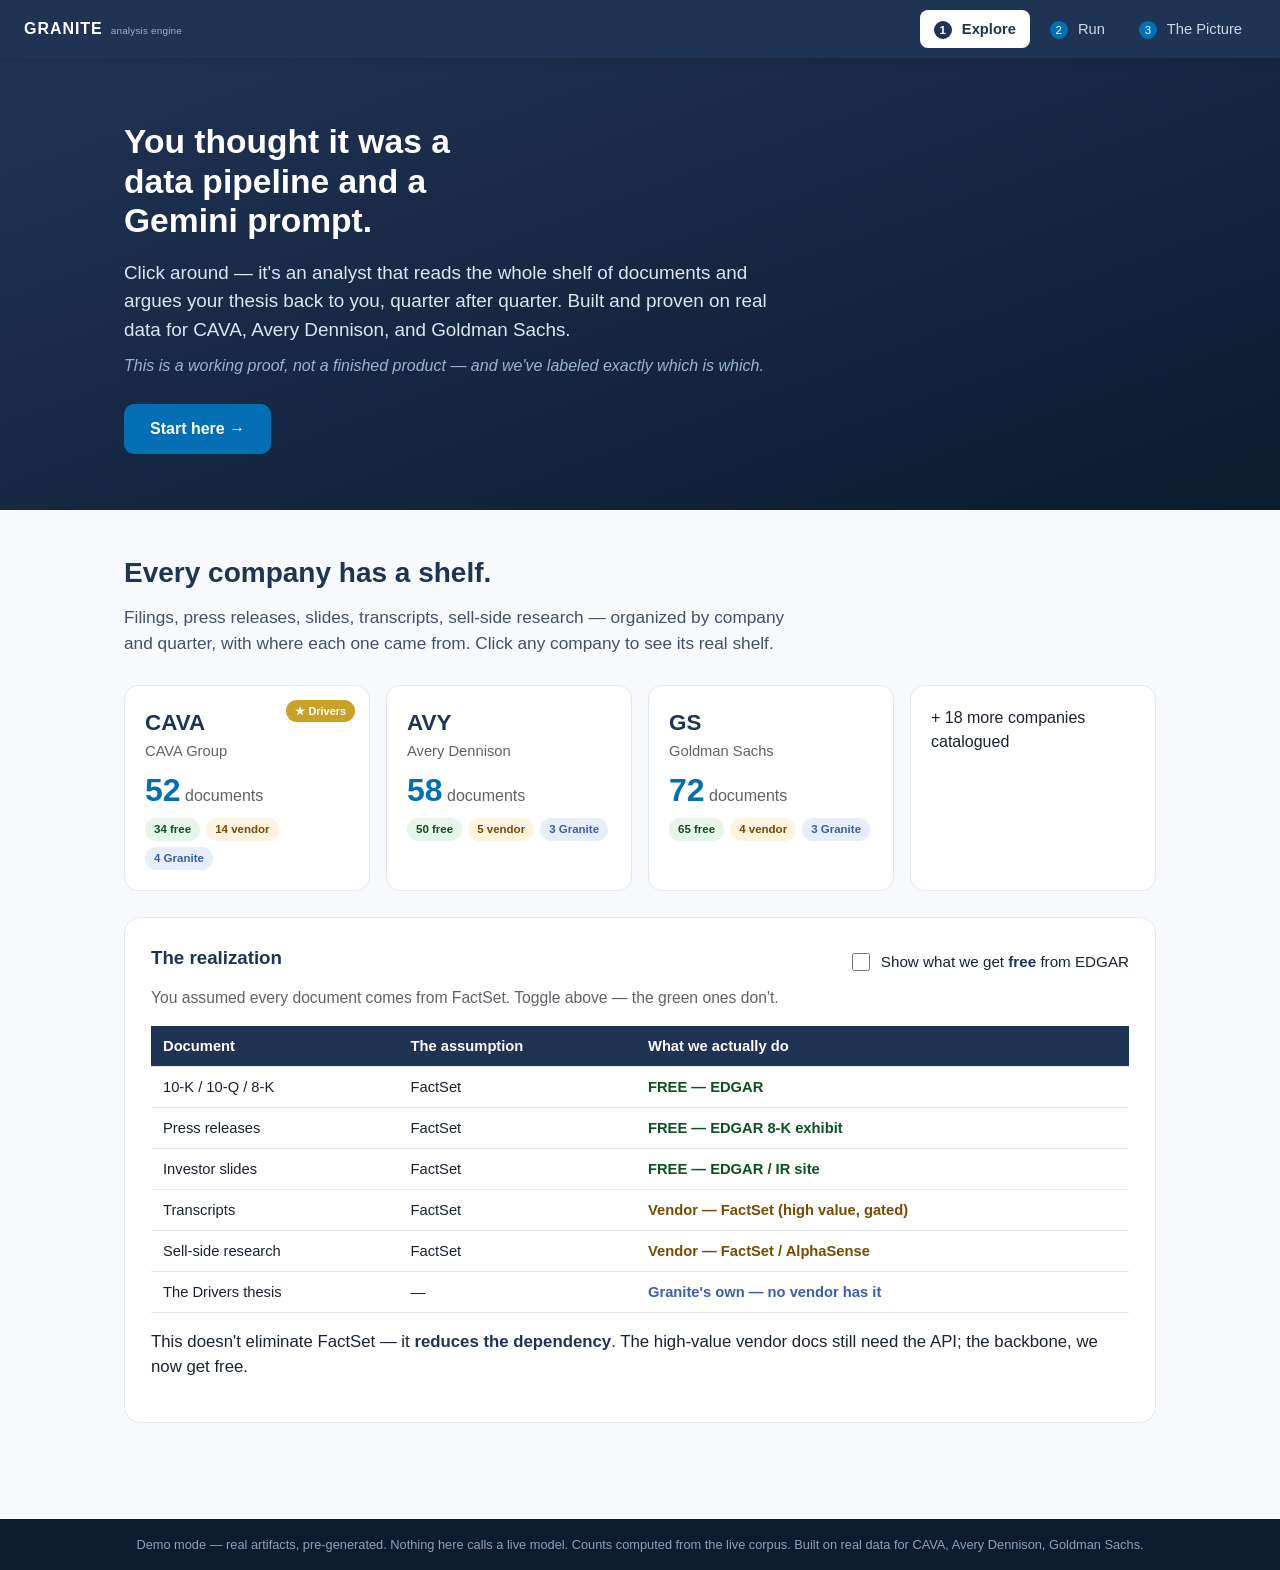
==== index.html @ 31b91744 "Granite analysis system demo (static site)" ====
<!DOCTYPE html>
<html lang="en">
<head>
<meta charset="utf-8">
<meta name="viewport" content="width=device-width, initial-scale=1">
<title>Granite — what we've built</title>
<link rel="stylesheet" href="styles.css">
</head>
<body>

<header class="topnav">
  <div class="brand">GRANITE<span class="brand-sub">analysis engine</span></div>
  <nav class="tabs">
    <button class="tab active" data-screen="explore"><span class="num">1</span> Explore</button>
    <button class="tab" data-screen="run"><span class="num">2</span> Run</button>
    <button class="tab" data-screen="picture"><span class="num">3</span> The Picture</button>
  </nav>
</header>

<!-- HERO -->
<section id="hero">
  <div class="wrap">
    <h1>You thought it was a data pipeline and a Gemini prompt.</h1>
    <p class="lede">Click around — it's an analyst that reads the whole shelf of documents and argues your thesis back to you, quarter after quarter. Built and proven on real data for CAVA, Avery Dennison, and Goldman Sachs.</p>
    <p class="sub">This is a working proof, not a finished product — and we've labeled exactly which is which.</p>
    <button class="cta" id="startTour">Start here →</button>
  </div>
</section>

<!-- SCREEN 1: EXPLORE -->
<main id="explore" class="screen active">
  <div class="wrap">
    <h2>Every company has a shelf.</h2>
    <p class="screen-sub">Filings, press releases, slides, transcripts, sell-side research — organized by company and quarter, with where each one came from. Click any company to see its real shelf.</p>

    <div class="company-cards" id="companyCards"><!-- built by app.js --></div>

    <div class="reframe">
      <div class="reframe-head">
        <h3>The realization</h3>
        <label class="toggle">
          <input type="checkbox" id="freeToggle">
          <span>Show what we get <b>free</b> from EDGAR</span>
        </label>
      </div>
      <p id="reframeLine" class="reframe-line">You assumed every document comes from FactSet. Toggle above — the green ones don't.</p>
      <table class="vs">
        <thead><tr><th>Document</th><th>The assumption</th><th>What we actually do</th></tr></thead>
        <tbody>
          <tr><td>10-K / 10-Q / 8-K</td><td>FactSet</td><td class="free">FREE — EDGAR</td></tr>
          <tr><td>Press releases</td><td>FactSet</td><td class="free">FREE — EDGAR 8-K exhibit</td></tr>
          <tr><td>Investor slides</td><td>FactSet</td><td class="free">FREE — EDGAR / IR site</td></tr>
          <tr><td>Transcripts</td><td>FactSet</td><td class="vendor">Vendor — FactSet (high value, gated)</td></tr>
          <tr><td>Sell-side research</td><td>FactSet</td><td class="vendor">Vendor — FactSet / AlphaSense</td></tr>
          <tr><td>The Drivers thesis</td><td>—</td><td class="prop">Granite's own — no vendor has it</td></tr>
        </tbody>
      </table>
      <p class="punch">This doesn't eliminate FactSet — it <b>reduces the dependency</b>. The high-value vendor docs still need the API; the backbone, we now get free.</p>
    </div>

    <div class="shelf-panel" id="shelfPanel" hidden>
      <div class="shelf-head"><h3 id="shelfTitle"></h3><button class="close" id="shelfClose">✕</button></div>
      <div class="legend">
        <span class="pill free">FREE — EDGAR / public</span>
        <span class="pill vendor">Vendor / internal</span>
        <span class="pill prop">Granite proprietary</span>
      </div>
      <div class="shelf-grid" id="shelfGrid"></div>
    </div>
  </div>
</main>

<!-- SCREEN 2: RUN -->
<main id="run" class="screen">
  <div class="wrap">
    <h2>Watch it think.</h2>
    <p class="screen-sub">CAVA, Q1 2026. The system assembles the book, runs your framework, and — the part that's ours — scores your saved debates against the quarter.</p>
    <div class="run-controls">
      <div class="run-pick">Company: <b>CAVA</b> &nbsp;·&nbsp; Quarter: <b>Q1-2026</b></div>
      <button class="cta" id="runBtn">Run the analysis ▷</button>
      <span class="replay-tag" id="replayTag" hidden>Replaying a real run</span>
    </div>

    <div class="stage" id="stageBook">
      <h4>1 · Assemble the book</h4>
      <p class="stage-note">Free docs arrive automatically; vendor docs (transcript, sell-side) are dropped in by hand today — the FactSet API automates that, ~1 week out.</p>
      <div class="funnel" id="funnel"></div>
    </div>

    <div class="stage" id="stagePrompt" hidden>
      <h4>2 · The framework — 8 tasks</h4>
      <div class="tasks" id="taskList"></div>
    </div>

    <div class="stage" id="stageOutput" hidden>
      <h4>3 · The earnings review <span class="replay-tag">Replaying a real run</span></h4>
      <div id="outputTables"></div>
    </div>

    <div class="stage task8" id="stageTask8" hidden>
      <h4>★ Task 8 — the Drivers loop <span class="gold-tag">our edge · no vendor can do this</span></h4>
      <p class="t8-transition">Now the part that's ours — your debates, scored against this quarter.</p>
      <div id="task8Tables"></div>
      <div class="carry">
        <div class="carry-label">This line becomes part of the company's memory. Next quarter, the analysis starts from here.</div>
        <div class="carry-line" id="carryLine"></div>
        <div class="honest-tag">Designed; single-quarter loop proven. Multi-quarter carry-forward not yet automated.</div>
      </div>
    </div>
  </div>
</main>

<!-- SCREEN 3: THE PICTURE -->
<main id="picture" class="screen">
  <div class="wrap">
    <h2>The whole picture.</h2>
    <p class="screen-sub">How it flows today, what's free vs. vendor, and where it graduates for production.</p>
    <div id="diagram"><!-- inline SVG injected by app.js --></div>

    <div class="quad">
      <div class="q done"><h3>✅ Done — proven on real data</h3><ul id="qDone"></ul></div>
      <div class="q build"><h3>🔨 Known build — we know how</h3><ul id="qBuild"></ul></div>
      <div class="q open"><h3>❓ Open questions — need thought</h3><ul id="qOpen"></ul></div>
      <div class="q yours"><h3>🫱 On your side</h3><ul id="qYours"></ul></div>
    </div>

    <h3 class="path-h">The path to production <span class="dir">(sizing is directional)</span></h3>
    <table class="path" id="pathTable"></table>

    <div class="bottomline">
      <b>The brain works</b> — your framework plus the Drivers loop, on real data.
      <b>The body</b> — the database, the automation, the delivery, the multi-user wrapper — is the next build:
      mostly known work, one outside dependency (FactSet), and a few open questions we've flagged honestly rather than papered over.
    </div>
  </div>
</main>

<footer class="honesty">
  Demo mode — real artifacts, pre-generated. Nothing here calls a live model.
  Counts computed from the live corpus. Built on real data for CAVA, Avery Dennison, Goldman Sachs.
</footer>

<script src="app.js"></script>
</body>
</html>
---- styles.css ----
:root{
  --navy:#1F3355; --accent:#026FB5; --ink:#1a2330; --grey:#5F6368;
  --line:#e3e8ef; --bg:#f7f9fc; --card:#fff;
  --free-bg:#E6F4EA; --free:#1E8E3E; --free-d:#0B5223;
  --amber-bg:#FEF3E0; --amber:#E08600; --amber-d:#7A4A00;
  --grey-bg:#F1F3F4; --grey-mid:#9AA0A6;
  --gold:#C8A227; --prop-bg:#E8EEF9; --prop:#3a5fb0;
}
*{box-sizing:border-box}
body{margin:0;font-family:-apple-system,BlinkMacSystemFont,"Segoe UI",Calibri,sans-serif;
  color:var(--ink);background:var(--bg);line-height:1.5}
.wrap{max-width:1080px;margin:0 auto;padding:0 24px}
h1,h2,h3,h4{color:var(--navy);margin:0 0 .4em}
b{color:var(--navy)}

/* nav */
.topnav{position:sticky;top:0;z-index:50;background:var(--navy);color:#fff;
  display:flex;align-items:center;justify-content:space-between;padding:10px 24px;
  box-shadow:0 2px 10px rgba(0,0,0,.12)}
.brand{font-weight:800;letter-spacing:.06em}
.brand-sub{font-weight:400;opacity:.6;font-size:.62em;margin-left:8px;letter-spacing:.02em}
.tabs{display:flex;gap:6px}
.tab{background:transparent;border:0;color:#cdd8e6;font:inherit;font-size:.92rem;
  padding:8px 14px;border-radius:8px;cursor:pointer;transition:.15s}
.tab:hover{background:rgba(255,255,255,.08);color:#fff}
.tab.active{background:#fff;color:var(--navy);font-weight:700}
.tab .num{display:inline-block;width:18px;height:18px;line-height:18px;text-align:center;
  border-radius:50%;background:var(--accent);color:#fff;font-size:.72rem;margin-right:6px}
.tab.active .num{background:var(--navy);color:#fff}

/* hero */
#hero{background:linear-gradient(160deg,#1F3355,#0d1b30);color:#fff;padding:64px 0 56px}
#hero h1{color:#fff;font-size:2.1rem;max-width:18ch;line-height:1.18}
#hero .lede{font-size:1.18rem;max-width:62ch;color:#dce6f2;margin:18px 0 10px}
#hero .sub{color:#9ab4cc;font-style:italic;margin:0 0 26px}
.cta{background:var(--accent);color:#fff;border:0;font:inherit;font-weight:700;font-size:1rem;
  padding:13px 26px;border-radius:10px;cursor:pointer;transition:.15s}
.cta:hover{background:#0386d8;transform:translateY(-1px)}

/* screens */
.screen{display:none;padding:42px 0 70px}
.screen.active{display:block}
.screen-sub{font-size:1.08rem;color:#44506a;max-width:70ch;margin:.2em 0 28px}
h2{font-size:1.75rem}

/* company cards */
.company-cards{display:grid;grid-template-columns:repeat(auto-fit,minmax(230px,1fr));gap:16px;margin-bottom:14px}
.cc{background:var(--card);border:1px solid var(--line);border-radius:14px;padding:20px;
  cursor:pointer;transition:.15s;position:relative}
.cc:hover{border-color:var(--accent);box-shadow:0 6px 20px rgba(2,111,181,.12);transform:translateY(-2px)}
.cc .tk{font-size:1.4rem;font-weight:800;color:var(--navy)}
.cc .nm{color:var(--grey);font-size:.92rem;margin-bottom:12px}
.cc .cnt{font-size:2rem;font-weight:800;color:var(--accent);line-height:1}
.cc .cnt small{font-size:.5em;color:var(--grey);font-weight:500}
.cc .split{display:flex;gap:6px;margin-top:12px;flex-wrap:wrap}
.cc .star{position:absolute;top:14px;right:14px;background:var(--gold);color:#fff;
  font-size:.68rem;font-weight:700;padding:3px 9px;border-radius:20px}
.cc .more{display:flex;align-items:center;justify-content:center;color:var(--grey-mid);
  font-style:italic;border-style:dashed;cursor:default}
.cc.more:hover{transform:none;border-color:var(--line);box-shadow:none}

/* pills */
.pill{display:inline-block;font-size:.72rem;font-weight:600;padding:3px 9px;border-radius:20px}
.pill.free,.split .free{background:var(--free-bg);color:var(--free-d)}
.pill.vendor,.split .vendor{background:var(--amber-bg);color:var(--amber-d)}
.pill.prop,.split .prop{background:var(--prop-bg);color:var(--prop)}

/* reframe */
.reframe{background:var(--card);border:1px solid var(--line);border-radius:16px;padding:26px;margin:26px 0}
.reframe-head{display:flex;align-items:center;justify-content:space-between;flex-wrap:wrap;gap:10px}
.toggle{display:flex;align-items:center;gap:8px;cursor:pointer;font-size:.95rem}
.toggle input{width:18px;height:18px;accent-color:var(--free)}
.reframe-line{color:var(--grey);font-size:.98rem;margin:.4em 0 16px}
table.vs{width:100%;border-collapse:collapse;font-size:.92rem}
table.vs th,table.vs td{text-align:left;padding:9px 12px;border-bottom:1px solid var(--line)}
table.vs th{background:var(--navy);color:#fff;font-weight:600}
table.vs td.free{color:var(--free-d);font-weight:600}
table.vs td.vendor{color:var(--amber-d);font-weight:600}
table.vs td.prop{color:var(--prop);font-weight:600}
body.show-free table.vs td.free{background:var(--free-bg)}
.punch{margin-top:16px;font-size:1.05rem}

/* shelf */
.shelf-panel{background:var(--card);border:1px solid var(--line);border-radius:16px;padding:24px;margin-top:8px}
.shelf-head{display:flex;justify-content:space-between;align-items:center}
.close{background:none;border:0;font-size:1.3rem;cursor:pointer;color:var(--grey)}
.legend{display:flex;gap:8px;margin:10px 0 18px;flex-wrap:wrap}
#shelfTitle .cov{display:block;font-size:.82rem;font-weight:500;color:var(--grey);margin-top:4px}
.shelf-grid{display:grid;grid-template-columns:1fr 1fr;gap:14px}
.fstage{border:1px solid var(--line);border-left-width:4px;border-radius:12px;padding:14px 16px;background:#fff}
.fstage.free{border-left-color:var(--free)}
.fstage.vendor{border-left-color:var(--amber)}
.fstage.proprietary{border-left-color:var(--gold);background:#fdfdf8}
.fstage-head{display:flex;justify-content:space-between;align-items:center}
.fstage-head h4{margin:0;font-size:1rem}
.badge{font-size:.74rem;font-weight:700;padding:3px 10px;border-radius:20px}
.badge.ok{background:var(--free-bg);color:var(--free-d)}
.badge.gap{background:var(--amber-bg);color:var(--amber-d)}
.fwhy{color:var(--grey);font-size:.82rem;margin:4px 0 10px}
.chips{display:flex;flex-direction:column;gap:6px}
.chk{display:flex;align-items:center;gap:8px;font-size:.86rem;padding:7px 10px;border-radius:8px;background:#f8fafc}
.chk .tick{font-weight:800;width:16px;text-align:center}
.chk.have .tick{color:var(--free)}
.chk.have.vendor .tick{color:var(--amber)}
.chk.have.prop .tick{color:var(--gold)}
.chk.have{color:var(--navy)}
.chk.have .cnt{margin-left:auto;font-size:.72rem;color:var(--grey);background:#fff;border:1px solid var(--line);border-radius:10px;padding:1px 7px}
.chk.miss{background:repeating-linear-gradient(45deg,#fafbfc,#fafbfc 8px,#f3f5f8 8px,#f3f5f8 16px);color:var(--grey-mid)}
.chk.miss .tick{color:var(--grey-mid)}
.chk.miss .reason{margin-left:auto;font-size:.72rem;font-style:italic;color:var(--amber-d);background:var(--amber-bg);padding:2px 8px;border-radius:10px}
@media(max-width:720px){.shelf-grid{grid-template-columns:1fr}}

/* run */
.run-controls{display:flex;align-items:center;gap:16px;flex-wrap:wrap;margin-bottom:24px}
.run-pick{background:#fff;border:1px solid var(--line);border-radius:10px;padding:10px 16px;font-size:.95rem}
.replay-tag,.gold-tag,.honest-tag{font-size:.72rem;font-weight:600;padding:3px 10px;border-radius:20px}
.replay-tag{background:var(--grey-bg);color:var(--grey);font-style:italic}
.gold-tag{background:#fdf6e0;color:var(--gold)}
.honest-tag{background:var(--grey-bg);color:var(--grey);font-style:italic;display:inline-block;margin-top:8px}
.stage{background:var(--card);border:1px solid var(--line);border-radius:14px;padding:22px;margin-bottom:18px}
.stage.task8{border:2px solid var(--gold);background:#fffdf6}
.stage-note{color:var(--amber-d);font-size:.85rem;background:var(--amber-bg);padding:8px 12px;border-radius:8px;margin:.2em 0 14px}
.t8-transition{font-size:1.1rem;color:var(--navy);font-weight:600}
.funnel{display:flex;gap:10px;flex-wrap:wrap}
.fdoc{background:#fff;border:1px solid var(--line);border-radius:10px;padding:10px 14px;font-size:.88rem;
  opacity:0;transform:translateY(10px);transition:.4s}
.fdoc.in{opacity:1;transform:none}
.fdoc .k{font-weight:700;color:var(--accent);font-size:.74rem}
.tasks{display:grid;grid-template-columns:repeat(auto-fit,minmax(150px,1fr));gap:10px}
.tk-item{border:1px solid var(--line);border-radius:10px;padding:11px 14px;font-size:.86rem;color:var(--grey);background:#fafbfd}
.tk-item.t8{border:2px solid var(--gold);background:#fffdf6;color:var(--navy);font-weight:600;grid-column:1/-1}

/* tables (output + task8) */
.mdtable{width:100%;border-collapse:collapse;font-size:.84rem;margin:12px 0;background:#fff}
.mdtable th,.mdtable td{text-align:left;padding:7px 10px;border:1px solid var(--line);vertical-align:top}
.mdtable th{background:var(--navy);color:#fff;font-weight:600}
.mdtable tr:nth-child(even) td{background:#f6f9fc}
.tbl-title{font-weight:700;color:var(--navy);margin-top:18px}
.carry{margin-top:18px;background:#fff;border:1px dashed var(--gold);border-radius:12px;padding:16px}
.carry-label{font-weight:600;color:var(--navy);font-size:.92rem}
.carry-line{font-style:italic;color:#33405a;margin-top:8px;padding-left:12px;border-left:3px solid var(--gold)}

/* picture / diagram */
#diagram{background:#fff;border:1px solid var(--line);border-radius:16px;padding:18px;margin-bottom:8px;overflow-x:auto}
#diagram svg{width:100%;height:auto;min-width:760px}
.diag-legend{display:flex;gap:14px;flex-wrap:wrap;margin:6px 0 26px;font-size:.84rem;color:var(--grey)}
.diag-legend i{width:13px;height:13px;border-radius:3px;display:inline-block;margin-right:5px;vertical-align:-1px}
.quad{display:grid;grid-template-columns:1fr 1fr;gap:16px;margin:10px 0 30px}
.q{border:1px solid var(--line);border-radius:14px;padding:18px 20px;background:#fff}
.q h3{font-size:1.05rem}
.q ul{margin:.4em 0 0;padding-left:18px}
.q li{margin:.3em 0;font-size:.92rem}
.q.done{border-top:4px solid var(--free)}
.q.build{border-top:4px solid var(--accent)}
.q.open{border-top:4px solid var(--amber)}
.q.yours{border-top:4px solid var(--gold);background:#fffdf6}
.path-h{margin-top:18px}.path-h .dir{font-weight:400;color:var(--grey);font-size:.8rem}
table.path{width:100%;border-collapse:collapse;font-size:.9rem;margin:10px 0 26px;background:#fff}
table.path th,table.path td{text-align:left;padding:9px 12px;border-bottom:1px solid var(--line)}
table.path th{background:var(--navy);color:#fff}
table.path td:first-child{font-weight:700;color:var(--navy);white-space:nowrap}
.bottomline{background:linear-gradient(160deg,#1F3355,#0d1b30);color:#eaf1f9;border-radius:16px;
  padding:26px 30px;font-size:1.12rem;line-height:1.6}
.bottomline b{color:#fff}

/* footer */
.honesty{background:#0d1b30;color:#8aa0bd;font-size:.8rem;text-align:center;padding:16px 24px}

@media(max-width:720px){.quad{grid-template-columns:1fr}#hero h1{font-size:1.6rem}}
@media(prefers-reduced-motion:reduce){.fdoc{opacity:1;transform:none;transition:none}}
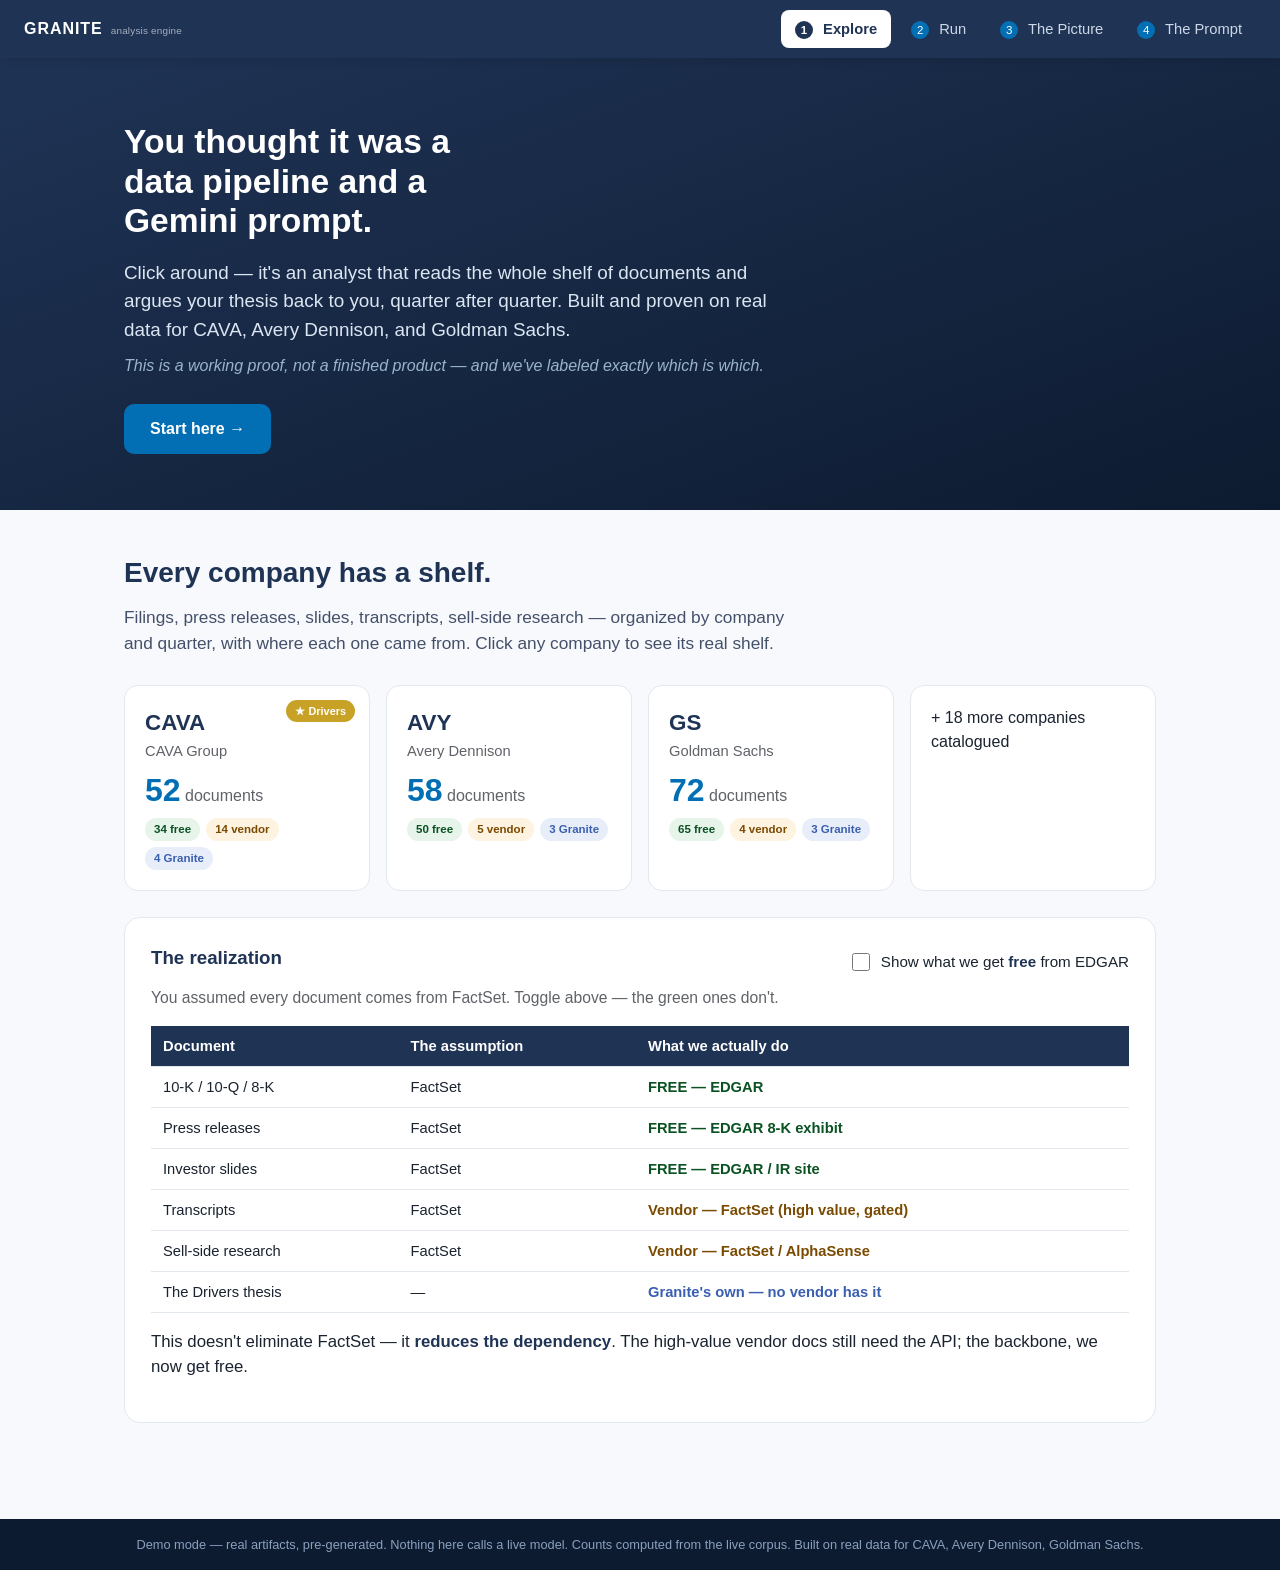
==== commit c5006fae: "Add 'The Prompt' tab: prompt framing + v1→v2 + real example 4th screen presenting the prompt-enginee" ====
--- a/index.html
+++ b/index.html
@@ -14,6 +14,7 @@
     <button class="tab active" data-screen="explore"><span class="num">1</span> Explore</button>
     <button class="tab" data-screen="run"><span class="num">2</span> Run</button>
     <button class="tab" data-screen="picture"><span class="num">3</span> The Picture</button>
+    <button class="tab" data-screen="prompt"><span class="num">4</span> The Prompt</button>
   </nav>
 </header>
 
@@ -135,6 +136,90 @@
   </div>
 </main>
 
+<!-- SCREEN 4: THE PROMPT -->
+<main id="prompt" class="screen">
+  <div class="wrap">
+    <h2>The prompt is the product's brain.</h2>
+    <p class="screen-sub">The earnings review is only as good as the instructions we hand the model. Here's how we frame that instruction file, what changed from v1 to v2, and the quality it produces on real data.</p>
+
+    <!-- THE FRAMEWORK -->
+    <section class="pblock">
+      <h3>How we frame an instruction file — the 5 layers</h3>
+      <p class="pnote">Every doc that drives the model is built top-to-bottom in these layers. The point: a rule lives in <b>exactly one place</b>, every output has a checkable shape, and quality improves by editing the doc — not re-prompting from scratch.</p>
+      <ol class="layers">
+        <li><span class="ln">1</span><div><b>Purpose &amp; audience</b><br><span class="lt">One line: who reads it, what they produce, at what level. <i>"Hedge-fund-grade teardown; assume an expert; skip basics."</i> This calibrates everything below.</span></div></li>
+        <li><span class="ln">2</span><div><b>Operating protocol</b><br><span class="lt">How to <i>execute</i>, not what. <i>"One task at a time; reset context between tasks; validate before moving on."</i></span></div></li>
+        <li><span class="ln">3</span><div><b>Global conventions — the single source of truth</b><br><span class="lt">Every rule more than one task needs (sources, number formatting, table rules, reusable procedures) stated <b>once</b> and <b>numbered</b>, so tasks reference it (<code>per §1.3</code>) and never restate. <b>The highest-leverage layer.</b></span></div></li>
+        <li><span class="ln">4</span><div><b>Tasks, each with a contract</b><br><span class="lt">Objective → Sources (with priority) → field logic → <b>Output Contract</b> (the exact table template) → pre-flight check. Each task inherits §3 and states only what's unique.</span></div></li>
+        <li><span class="ln">5</span><div><b>Reference data, in its own file</b><br><span class="lt">Lookups too big to inline (our <code>master_kpi.md</code> — ~6,600 KPI definitions keyed by ticker) live separately, so the instruction file stays readable.</span></div></li>
+      </ol>
+      <p class="pnote pclosers">Plus two closers: a <b>failure-modes list</b> (negative examples catch the errors rules miss), and a <b>golden example</b> — one worked, <i>verified</i> output. The example is <b>earned, never invented</b>: a faked example teaches the model the wrong target, so it comes from a real output a human has marked up and blessed.</p>
+    </section>
+
+    <!-- BEFORE / AFTER -->
+    <section class="pblock">
+      <h3>v1 → v2: what changed, and why it matters</h3>
+      <div class="ba">
+        <div class="ba-col before">
+          <div class="ba-tag">v1 — the original</div>
+          <ul>
+            <li>The style guide &amp; formatting rules were <b>copy-pasted into every task</b> — the same blocks appeared <b class="hot">15 times</b>.</li>
+            <li>Change one formatting rule → you had to find and fix it in 15 places. Miss one and the output <b>drifts</b>.</li>
+            <li>Rules described in prose; no checkable output shape.</li>
+            <li>No failure-mode list; no graceful handling when data is missing.</li>
+          </ul>
+        </div>
+        <div class="ba-col after">
+          <div class="ba-tag">v2 — the rewrite</div>
+          <ul>
+            <li>All shared rules collapsed into <b>one §1 "Global Conventions"</b> — referenced everywhere, stated <b class="cool">once</b> (the repeated blocks: <b class="hot">15</b> → <b class="cool">2</b>).</li>
+            <li>Change a rule in <b>one place</b> → it applies to all 8 tasks. Drift becomes structurally impossible.</li>
+            <li>Every task ends in an <b>exact output contract</b> + a pre-flight check (<i>"every row has exactly 6 pipes"</i>).</li>
+            <li>Added a <b>failure-modes</b> section, <b>graceful KPI lookup</b>, and <b>Task 8</b> (the Drivers loop).</li>
+          </ul>
+        </div>
+      </div>
+      <p class="punch">The win isn't fewer lines (303 vs 308 — about the same). It's that the new file fits <b>more</b> — 8 tasks, failure modes, graceful fallbacks — into the same space, because nothing is repeated. <b>One source of truth, referenced, instead of fifteen copies that drift.</b></p>
+    </section>
+
+    <!-- REAL EXAMPLE -->
+    <section class="pblock">
+      <h3>The quality it produces — a real run</h3>
+      <p class="pnote">This is the actual model output for <b>Avery Dennison, Q1 2026</b>, Task 1 (P&amp;L) — generated by running the v2 prompt on the real document shelf. Not hand-written.</p>
+      <div class="ex">
+        <div class="ex-title">P&amp;L Summary: Avery Dennison · Q1 2026 · Adjusted/non-GAAP</div>
+        <table class="mdtable ex-table">
+          <thead><tr><th>Metric</th><th>$MMs</th><th>PY$</th><th>y/y %</th><th>vs Consensus</th><th>Notes</th></tr></thead>
+          <tbody>
+            <tr><td><b>Net Sales</b></td><td>2,299</td><td>2,148</td><td>7.0%</td><td>beat</td><td>+2.3% ex-FX, <b>+1.1% organic</b> — reported growth is FX + pricing, not volume</td></tr>
+            <tr><td><b>Gross Profit</b></td><td>665</td><td>622</td><td>7%</td><td>—</td><td>GM ~28.9% (flat); productivity offsetting higher employee costs</td></tr>
+            <tr><td><b>Adj EPS</b></td><td>2.47</td><td>2.30</td><td>7.4%</td><td>beat</td><td>~5¢ from March tariff pre-buy; productivity + favorable price/cost</td></tr>
+            <tr><td><b>Adj EBITDA</b></td><td>376.5</td><td>352.4</td><td>6.8%</td><td>—</td><td>Margin 16.4% (flat)</td></tr>
+            <tr><td><b>Adj FCF</b></td><td>104.4</td><td class="red">(53.1)</td><td>n/m</td><td>strong swing</td><td>Big working-capital improvement vs PY outflow</td></tr>
+          </tbody>
+        </table>
+        <p class="ex-read"><b>Read:</b> a quality beat on a soft top line. +7% reported sales but only +1.1% organic — the delta is FX and pricing. EPS growth is productivity + a one-time pre-buy benefit, not demand. The cash-flow swing (+$104M vs −$53M PY) is the underappreciated positive.</p>
+      </div>
+      <p class="pnote">Notice what the <i>contract</i> bought us: clean numbers in one format, a "vs Consensus" read, and a <b>Notes</b> column that explains <i>why</i> each line moved — organic-vs-reported, the pre-buy timing benefit. That last column is the difference between a data dump and an analyst's read.</p>
+    </section>
+
+    <!-- PLAIN-ENGLISH SUMMARY -->
+    <section class="pblock summary">
+      <h3>In plain English — what I changed and why</h3>
+      <ul class="sum">
+        <li><b>Stopped repeating the rules.</b> The formatting/style guide used to be pasted into every task (15 copies). I pulled it into one numbered section the tasks point at. Now a rule can't drift, and editing it is a one-line change.</li>
+        <li><b>Gave every task a contract.</b> Each task ends with the exact table it must output and a quick self-check. The model has a target to hit, not a vibe to interpret.</li>
+        <li><b>Fixed a real mismatch.</b> The prompt's P&amp;L table said 5 columns, but the actual output had added a 6th ("vs Consensus"). I made the rule explicit so prompt and output agree.</li>
+        <li><b>Made missing data fail gracefully.</b> If a company isn't in our KPI dictionary, the model now pulls the KPIs the company actually reported and flags it — instead of inventing metrics.</li>
+        <li><b>Added a failure-modes list.</b> Concrete "do NOT do this" examples (don't write N/A, don't invent guidance, don't pad columns) — these catch the mistakes that positive rules miss.</li>
+        <li><b>Added Task 8 — the Drivers loop.</b> The part that's ours: analyze the quarter <i>through our saved debates</i>, and if we have no thesis on file yet, skip it and say so rather than fake one. This is what turns a great earnings teardown into <i>our thinking, tracked quarter over quarter.</i></li>
+        <li><b>Left the example blank — on purpose.</b> The single best quality lever is a worked example, but a wrong one teaches the wrong thing. So it stays empty until you and Pankaj mark up a real output and bless it. Then it goes in.</li>
+      </ul>
+      <p class="punch">Bottom line: the v2 prompt is the same length but does more, can't drift, checks its own output, handles missing data honestly, and reaches toward the Drivers loop. Quality now compounds <b>in the document</b> — every quarter's mistakes become next quarter's guardrails.</p>
+    </section>
+  </div>
+</main>
+
 <footer class="honesty">
   Demo mode — real artifacts, pre-generated. Nothing here calls a live model.
   Counts computed from the live corpus. Built on real data for CAVA, Avery Dennison, Goldman Sachs.
--- a/styles.css
+++ b/styles.css
@@ -168,3 +168,53 @@
 
 @media(max-width:720px){.quad{grid-template-columns:1fr}#hero h1{font-size:1.6rem}}
 @media(prefers-reduced-motion:reduce){.fdoc{opacity:1;transform:none;transition:none}}
+
+/* ---------- SCREEN 4: the prompt ---------- */
+.pblock{background:var(--card);border:1px solid var(--line);border-radius:12px;
+  padding:22px 24px;margin:18px 0;box-shadow:0 1px 4px rgba(0,0,0,.04)}
+.pblock h3{font-size:1.15rem;margin-bottom:.5em}
+.pnote{color:var(--grey);font-size:.95rem;margin:.2em 0 1em}
+.pclosers{margin-top:1.1em;border-top:1px dashed var(--line);padding-top:1em}
+code{background:var(--grey-bg);padding:1px 5px;border-radius:4px;font-size:.88em;color:var(--navy)}
+
+/* the 5 layers */
+.layers{list-style:none;padding:0;margin:0;counter-reset:none}
+.layers li{display:flex;gap:14px;padding:12px 0;border-bottom:1px solid var(--line)}
+.layers li:last-child{border-bottom:0}
+.layers .ln{flex:0 0 30px;height:30px;line-height:30px;text-align:center;border-radius:50%;
+  background:var(--accent);color:#fff;font-weight:700}
+.layers .lt{color:var(--grey);font-size:.93rem}
+
+/* before / after */
+.ba{display:grid;grid-template-columns:1fr 1fr;gap:16px;margin:6px 0 4px}
+.ba-col{border-radius:10px;padding:16px 18px}
+.ba-col.before{background:var(--amber-bg);border:1px solid #f0d9b0}
+.ba-col.after{background:var(--free-bg);border:1px solid #bfe3c9}
+.ba-tag{font-weight:700;font-size:.85rem;letter-spacing:.04em;margin-bottom:8px}
+.ba-col.before .ba-tag{color:var(--amber-d)}
+.ba-col.after .ba-tag{color:var(--free-d)}
+.ba-col ul{margin:0;padding-left:18px}
+.ba-col li{margin:7px 0;font-size:.93rem}
+.hot{color:#c0392b}
+.cool{color:var(--free)}
+@media(max-width:720px){.ba{grid-template-columns:1fr}}
+
+/* punch line (reuse style if present, else define) */
+.pblock .punch{margin-top:14px;font-size:1rem;color:var(--ink);
+  background:var(--prop-bg);border-left:3px solid var(--prop);padding:10px 14px;border-radius:0 8px 8px 0}
+
+/* the real example */
+.ex{border:1px solid var(--line);border-radius:10px;overflow:hidden;margin:6px 0 2px}
+.ex-title{background:var(--navy);color:#fff;font-weight:600;font-size:.9rem;padding:8px 14px}
+.ex-table{width:100%;border-collapse:collapse;font-size:.86rem}
+.ex-table th{background:var(--grey-bg);text-align:left;padding:7px 10px;color:var(--navy)}
+.ex-table td{padding:6px 10px;border-top:1px solid var(--line);vertical-align:top}
+.ex-table td.red{color:#c0392b}
+.ex-read{padding:12px 14px;margin:0;background:#fbfcfe;font-size:.92rem;color:var(--ink);border-top:1px solid var(--line)}
+
+/* plain-english summary */
+.summary{background:linear-gradient(180deg,#fff, #fbfcfe)}
+.sum{margin:0;padding-left:0;list-style:none}
+.sum li{padding:9px 0 9px 26px;position:relative;border-bottom:1px solid var(--line);font-size:.95rem}
+.sum li:last-child{border-bottom:0}
+.sum li::before{content:"→";position:absolute;left:0;color:var(--accent);font-weight:700}
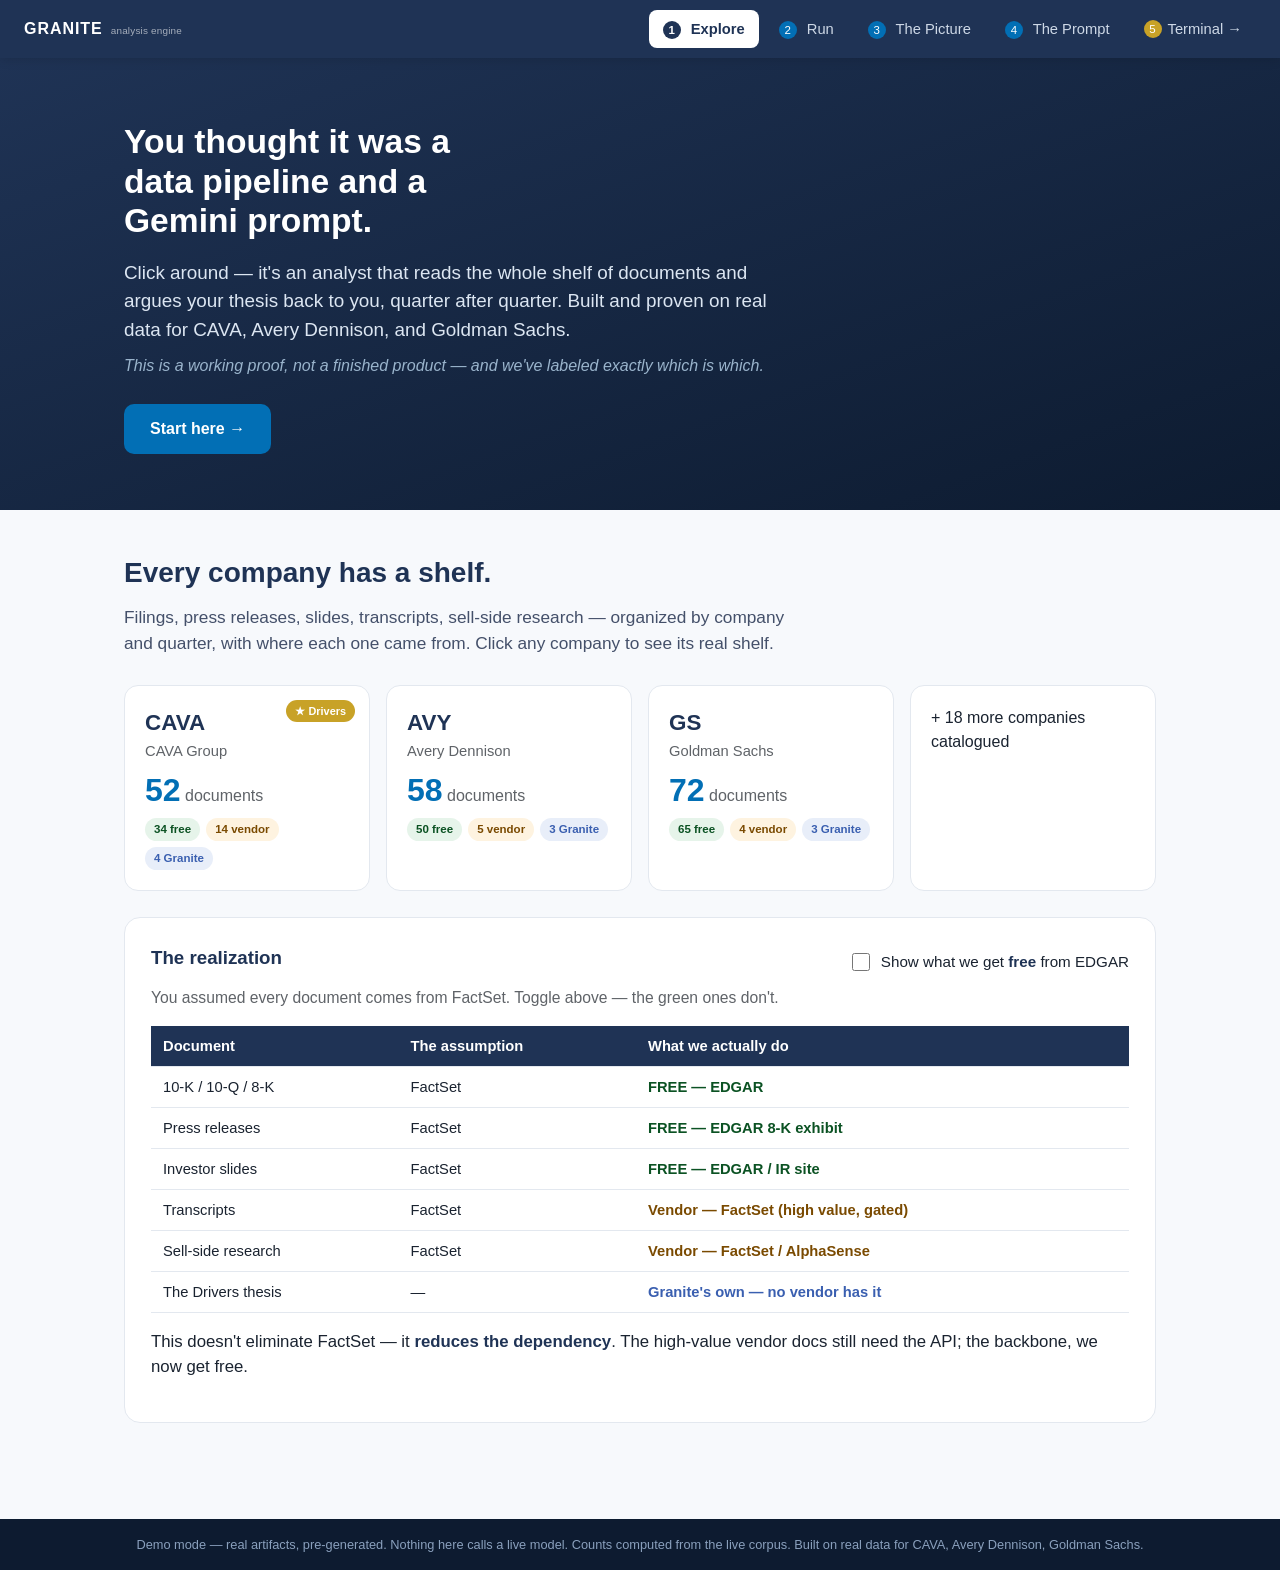
==== commit ae5193c2: "Add Granite Terminal — live coverage-overview page Deploys the new Terminal page (coverage overview " ====
--- a/index.html
+++ b/index.html
@@ -4,7 +4,7 @@
 <meta charset="utf-8">
 <meta name="viewport" content="width=device-width, initial-scale=1">
 <title>Granite — what we've built</title>
-<link rel="stylesheet" href="styles.css">
+<link rel="stylesheet" href="styles.css?v=3">
 </head>
 <body>
 
@@ -15,6 +15,7 @@
     <button class="tab" data-screen="run"><span class="num">2</span> Run</button>
     <button class="tab" data-screen="picture"><span class="num">3</span> The Picture</button>
     <button class="tab" data-screen="prompt"><span class="num">4</span> The Prompt</button>
+    <a class="tab tab-link" href="overview.html"><span class="num">5</span> Terminal →</a>
   </nav>
 </header>
 
@@ -140,7 +141,7 @@
 <main id="prompt" class="screen">
   <div class="wrap">
     <h2>The prompt is the product's brain.</h2>
-    <p class="screen-sub">The earnings review is only as good as the instructions we hand the model. Here's how we frame that instruction file, what changed from v1 to v2, and the quality it produces on real data.</p>
+    <p class="screen-sub">The earnings review is only as good as the instructions we hand the model. Here's how we frame that instruction file, how it evolved (v1 → v2 → v3), and the quality it produces on real data.</p>
 
     <!-- THE FRAMEWORK -->
     <section class="pblock">
@@ -153,69 +154,74 @@
         <li><span class="ln">4</span><div><b>Tasks, each with a contract</b><br><span class="lt">Objective → Sources (with priority) → field logic → <b>Output Contract</b> (the exact table template) → pre-flight check. Each task inherits §3 and states only what's unique.</span></div></li>
         <li><span class="ln">5</span><div><b>Reference data, in its own file</b><br><span class="lt">Lookups too big to inline (our <code>master_kpi.md</code> — ~6,600 KPI definitions keyed by ticker) live separately, so the instruction file stays readable.</span></div></li>
       </ol>
-      <p class="pnote pclosers">Plus two closers: a <b>failure-modes list</b> (negative examples catch the errors rules miss), and a <b>golden example</b> — one worked, <i>verified</i> output. The example is <b>earned, never invented</b>: a faked example teaches the model the wrong target, so it comes from a real output a human has marked up and blessed.</p>
+      <p class="pnote pclosers">Plus two closers: a <b>failure-modes list</b> (negative examples catch the errors rules miss), and a <b>golden example</b> — one worked output that anchors the model on the target shape. The example is <b>earned, never invented</b>: a faked example teaches the wrong target. v3 seeds it from a <i>real</i> Gemini run, flagged <code>DRAFT — UNBLESSED</code> until Pankaj marks it up and blesses it — honest about its status, not faked.</p>
     </section>
 
     <!-- BEFORE / AFTER -->
     <section class="pblock">
-      <h3>v1 → v2: what changed, and why it matters</h3>
-      <div class="ba">
+      <h3>v1 → v2 → v3: two different kinds of improvement</h3>
+      <p class="pnote">v2 fixed how the file is <i>built</i> (no drift). v3 fixed what the file <i>asks for</i> — because the best real output was already richer than the prompt that produced it.</p>
+      <div class="ba ba3">
         <div class="ba-col before">
           <div class="ba-tag">v1 — the original</div>
           <ul>
-            <li>The style guide &amp; formatting rules were <b>copy-pasted into every task</b> — the same blocks appeared <b class="hot">15 times</b>.</li>
-            <li>Change one formatting rule → you had to find and fix it in 15 places. Miss one and the output <b>drifts</b>.</li>
-            <li>Rules described in prose; no checkable output shape.</li>
-            <li>No failure-mode list; no graceful handling when data is missing.</li>
+            <li>The style guide was <b>copy-pasted into every task</b> — the same blocks appeared <b class="hot">15 times</b>.</li>
+            <li>Change one rule → fix it in 15 places. Miss one and the output <b>drifts</b>.</li>
+            <li>Rules in prose; no checkable output shape; no failure-mode list.</li>
           </ul>
         </div>
         <div class="ba-col after">
-          <div class="ba-tag">v2 — the rewrite</div>
+          <div class="ba-tag">v2 — made it DRY</div>
           <ul>
-            <li>All shared rules collapsed into <b>one §1 "Global Conventions"</b> — referenced everywhere, stated <b class="cool">once</b> (the repeated blocks: <b class="hot">15</b> → <b class="cool">2</b>).</li>
-            <li>Change a rule in <b>one place</b> → it applies to all 8 tasks. Drift becomes structurally impossible.</li>
-            <li>Every task ends in an <b>exact output contract</b> + a pre-flight check (<i>"every row has exactly 6 pipes"</i>).</li>
-            <li>Added a <b>failure-modes</b> section, <b>graceful KPI lookup</b>, and <b>Task 8</b> (the Drivers loop).</li>
+            <li>Shared rules collapsed into <b>one §1 "Global Conventions"</b>, stated <b class="cool">once</b> (<b class="hot">15</b> → <b class="cool">2</b> copies).</li>
+            <li>Change a rule in <b>one place</b> → applies to all tasks. Drift becomes structurally impossible.</li>
+            <li>Every task got an <b>output contract</b> + pre-flight, a <b>failure-modes</b> list, and <b>Task 8</b> (the Drivers loop).</li>
           </ul>
         </div>
-      </div>
-      <p class="punch">The win isn't fewer lines (303 vs 308 — about the same). It's that the new file fits <b>more</b> — 8 tasks, failure modes, graceful fallbacks — into the same space, because nothing is repeated. <b>One source of truth, referenced, instead of fifteen copies that drift.</b></p>
-    </section>
-
-    <!-- REAL EXAMPLE -->
+        <div class="ba-col after">
+          <div class="ba-tag">v3 — made it richer</div>
+          <ul>
+            <li>The contract now demands the <b>analyst's <i>Read</i></b> (the so-what) on every task — the biggest data-dump-→-analyst lever.</li>
+            <li>Added a <b>"vs Consensus"</b> column, <b>inline source tags</b>, an <b>Executive Summary</b>, cross-task <b>reconciliation</b>, and a <b>not-found</b> rule (never invent a number).</li>
+            <li>Seeded a real <b>golden example</b> (flagged <code>DRAFT</code> until blessed), and a rule to <b>adapt the P&amp;L rows</b> to banks / REITs / restaurants.</li>
+          </ul>
+        </div>
+      </div>
+      <p class="punch">v2's win was structural: <b>one source of truth instead of fifteen copies that drift.</b> v3's win was the harder one — the blessed outputs were <i>already</i> doing things the prompt never asked for (a Read, a consensus bar, source tags). v3 <b>writes those proven behaviors back into the contract</b>, so the prompt finally specifies the quality the best output already had — instead of relying on the model's instinct to exceed it.</p>
+    </section>
+
+    <!-- REAL EXAMPLE (data-driven from reports.js) -->
     <section class="pblock">
       <h3>The quality it produces — a real run</h3>
-      <p class="pnote">This is the actual model output for <b>Avery Dennison, Q1 2026</b>, Task 1 (P&amp;L) — generated by running the v2 prompt on the real document shelf. Not hand-written.</p>
-      <div class="ex">
-        <div class="ex-title">P&amp;L Summary: Avery Dennison · Q1 2026 · Adjusted/non-GAAP</div>
-        <table class="mdtable ex-table">
-          <thead><tr><th>Metric</th><th>$MMs</th><th>PY$</th><th>y/y %</th><th>vs Consensus</th><th>Notes</th></tr></thead>
-          <tbody>
-            <tr><td><b>Net Sales</b></td><td>2,299</td><td>2,148</td><td>7.0%</td><td>beat</td><td>+2.3% ex-FX, <b>+1.1% organic</b> — reported growth is FX + pricing, not volume</td></tr>
-            <tr><td><b>Gross Profit</b></td><td>665</td><td>622</td><td>7%</td><td>—</td><td>GM ~28.9% (flat); productivity offsetting higher employee costs</td></tr>
-            <tr><td><b>Adj EPS</b></td><td>2.47</td><td>2.30</td><td>7.4%</td><td>beat</td><td>~5¢ from March tariff pre-buy; productivity + favorable price/cost</td></tr>
-            <tr><td><b>Adj EBITDA</b></td><td>376.5</td><td>352.4</td><td>6.8%</td><td>—</td><td>Margin 16.4% (flat)</td></tr>
-            <tr><td><b>Adj FCF</b></td><td>104.4</td><td class="red">(53.1)</td><td>n/m</td><td>strong swing</td><td>Big working-capital improvement vs PY outflow</td></tr>
-          </tbody>
-        </table>
-        <p class="ex-read"><b>Read:</b> a quality beat on a soft top line. +7% reported sales but only +1.1% organic — the delta is FX and pricing. EPS growth is productivity + a one-time pre-buy benefit, not demand. The cash-flow swing (+$104M vs −$53M PY) is the underappreciated positive.</p>
-      </div>
-      <p class="pnote">Notice what the <i>contract</i> bought us: clean numbers in one format, a "vs Consensus" read, and a <b>Notes</b> column that explains <i>why</i> each line moved — organic-vs-reported, the pre-buy timing benefit. That last column is the difference between a data dump and an analyst's read.</p>
+      <div class="draftbanner">
+        <b>⚠ DRAFT — NOT YET APPROVED BY PANKAJ.</b> These are real v3 prompt runs (numbers recomputed from each company's financial schedule; consensus bars verified from the post-print sell-side notes), shown so you can see the full report shape. They have <b>not</b> been marked up or blessed yet — treat as the target shape, not gospel on any number.
+      </div>
+      <p class="pnote">Pick a company — each shows the <b>full report</b> (all tasks: Exec Summary → P&amp;L → Guidance → Segments → KPIs → Call &amp; Q&amp;A → Sell-side → Stock → Drivers loop). AVY's Task 8 is omitted by design (no Granite Drivers file yet); CAVA's runs because a saved thesis exists.</p>
+
+      <div class="coseg" role="tablist">
+        <button class="cobtn active" data-co="AVY" role="tab">Avery Dennison</button>
+        <button class="cobtn" data-co="CAVA" role="tab">CAVA</button>
+      </div>
+
+      <div id="report"><!-- rendered by app.js from REPORTS --></div>
+
+      <p class="pnote">Notice what the v3 <i>contract</i> bought us. The old runs vaguely said "beat"; v3 forces the <b>verified bar</b> (AVY $2.47 vs $2.43; CAVA $61.7 vs $57.3), source-tagged. The <b>Read</b> line is mandatory on every task — the so-what, not a restatement. And the Q&amp;A isn't a transcript dump: every theme is flagged <i>analyst-raised</i>, given a one-line <i>why it matters to a shareholder</i>, and closed with a <i>takeaway</i>. That structure is the difference between a data dump and an analyst's read.</p>
     </section>
 
     <!-- PLAIN-ENGLISH SUMMARY -->
     <section class="pblock summary">
-      <h3>In plain English — what I changed and why</h3>
+      <h3>In plain English — what v3 changed and why</h3>
+      <p class="pnote">v2 fixed the plumbing (no repetition, no drift). These are the v3 changes — the ones that raise the <i>quality of the report itself</i>, all earned from things the best real outputs were already doing.</p>
       <ul class="sum">
-        <li><b>Stopped repeating the rules.</b> The formatting/style guide used to be pasted into every task (15 copies). I pulled it into one numbered section the tasks point at. Now a rule can't drift, and editing it is a one-line change.</li>
-        <li><b>Gave every task a contract.</b> Each task ends with the exact table it must output and a quick self-check. The model has a target to hit, not a vibe to interpret.</li>
-        <li><b>Fixed a real mismatch.</b> The prompt's P&amp;L table said 5 columns, but the actual output had added a 6th ("vs Consensus"). I made the rule explicit so prompt and output agree.</li>
-        <li><b>Made missing data fail gracefully.</b> If a company isn't in our KPI dictionary, the model now pulls the KPIs the company actually reported and flags it — instead of inventing metrics.</li>
-        <li><b>Added a failure-modes list.</b> Concrete "do NOT do this" examples (don't write N/A, don't invent guidance, don't pad columns) — these catch the mistakes that positive rules miss.</li>
-        <li><b>Added Task 8 — the Drivers loop.</b> The part that's ours: analyze the quarter <i>through our saved debates</i>, and if we have no thesis on file yet, skip it and say so rather than fake one. This is what turns a great earnings teardown into <i>our thinking, tracked quarter over quarter.</i></li>
-        <li><b>Left the example blank — on purpose.</b> The single best quality lever is a worked example, but a wrong one teaches the wrong thing. So it stays empty until you and Pankaj mark up a real output and bless it. Then it goes in.</li>
+        <li><b>Every task now ends with a <i>Read</i>.</b> One line of judgment — the so-what, not a restatement of the numbers. "A quality beat on a soft top line" tells you more than ten rows of data. This is the single biggest step from data-dump to analyst's read.</li>
+        <li><b>Added a "vs Consensus" column — with a hard rule against guessing.</b> The print sits next to the Street bar so you see the beat/miss immediately. If we don't have a consensus number in the corpus, the cell says <code>pending</code> — never an invented figure.</li>
+        <li><b>Every load-bearing number carries a source tag.</b> <code>[SE-PR]</code> = press release, <code>[SE-CT]</code> = call, <code>[SE-SS]</code> = sell-side. You can trace any claim back to where it came from — and a missing number reads <code>N/F</code> ("not found"), never a fabricated one.</li>
+        <li><b>Added an Executive Summary — "The View."</b> The part a partner reads first: what the quarter <i>was</i>, the three things that matter, and the risks to watch. Written last (so it reconciles to the tables), shown first.</li>
+        <li><b>Made the report check itself.</b> The same metric must read identically across every task; the model recomputes the math instead of trusting a source-stated growth rate; and if a whole section is missing data, it says so honestly rather than papering over it.</li>
+        <li><b>Taught it to adapt to the business.</b> A bank has no gross margin; a REIT reports FFO. v3 tells the model to swap the P&amp;L rows for what the business model actually uses, instead of forcing a one-size template.</li>
+        <li><b>Seeded a real example — flagged honestly.</b> The single best quality lever is a worked example. v3 now includes two real ones (CAVA + Avery), marked <code>DRAFT — UNBLESSED</code>. They anchor the model on the right shape now; once you and Pankaj mark up a real run, the blessed version replaces the draft and the flag comes off. Honest about its status, never faked.</li>
       </ul>
-      <p class="punch">Bottom line: the v2 prompt is the same length but does more, can't drift, checks its own output, handles missing data honestly, and reaches toward the Drivers loop. Quality now compounds <b>in the document</b> — every quarter's mistakes become next quarter's guardrails.</p>
+      <p class="punch">Bottom line: v2 made the prompt impossible to break; v3 made the <b>output</b> better — a mandatory analyst's Read, a verified consensus bar, traceable sources, an exec summary, and a self-check. The improvement is that the prompt finally <b>demands</b> the quality the best output already had — instead of hoping the model exceeds the spec.</p>
     </section>
   </div>
 </main>
@@ -225,6 +231,7 @@
   Counts computed from the live corpus. Built on real data for CAVA, Avery Dennison, Goldman Sachs.
 </footer>
 
-<script src="app.js"></script>
+<script src="reports.js?v=3"></script>
+<script src="app.js?v=3"></script>
 </body>
 </html>
--- a/styles.css
+++ b/styles.css
@@ -27,6 +27,11 @@
 .tab .num{display:inline-block;width:18px;height:18px;line-height:18px;text-align:center;
   border-radius:50%;background:var(--accent);color:#fff;font-size:.72rem;margin-right:6px}
 .tab.active .num{background:var(--navy);color:#fff}
+/* nav link variant (separate page, e.g. Terminal) — matches .tab but is an <a> */
+a.tab-link{text-decoration:none;display:inline-flex;align-items:center}
+a.tab-link .num{background:var(--gold)}
+a.tab-link:hover{background:var(--gold);color:var(--navy)}
+a.tab-link:hover .num{background:var(--navy);color:#fff}
 
 /* hero */
 #hero{background:linear-gradient(160deg,#1F3355,#0d1b30);color:#fff;padding:64px 0 56px}
@@ -197,7 +202,11 @@
 .ba-col li{margin:7px 0;font-size:.93rem}
 .hot{color:#c0392b}
 .cool{color:var(--free)}
-@media(max-width:720px){.ba{grid-template-columns:1fr}}
+/* three-column v1→v2→v3 */
+.ba3{grid-template-columns:1fr 1fr 1fr}
+.ba3 .ba-col.after:last-child{background:var(--prop-bg);border:1px solid #c2d0ee}
+.ba3 .ba-col.after:last-child .ba-tag{color:var(--prop)}
+@media(max-width:720px){.ba,.ba3{grid-template-columns:1fr}}
 
 /* punch line (reuse style if present, else define) */
 .pblock .punch{margin-top:14px;font-size:1rem;color:var(--ink);
@@ -209,8 +218,33 @@
 .ex-table{width:100%;border-collapse:collapse;font-size:.86rem}
 .ex-table th{background:var(--grey-bg);text-align:left;padding:7px 10px;color:var(--navy)}
 .ex-table td{padding:6px 10px;border-top:1px solid var(--line);vertical-align:top}
-.ex-table td.red{color:#c0392b}
+.ex-table td.red,.ex .red{color:#c0392b}
 .ex-read{padding:12px 14px;margin:0;background:#fbfcfe;font-size:.92rem;color:var(--ink);border-top:1px solid var(--line)}
+
+/* company selector + exec-summary + Q&A (real-run example) */
+.coseg{display:flex;gap:8px;margin:10px 0 8px}
+.cobtn{background:#fff;border:1px solid var(--line);color:var(--navy);font:inherit;font-size:.9rem;
+  font-weight:600;padding:7px 16px;border-radius:8px;cursor:pointer}
+.cobtn:hover{background:var(--grey-bg)}
+.cobtn.active{background:var(--navy);color:#fff;border-color:var(--navy)}
+.copanel[hidden]{display:none}
+.copanel .ex{margin:8px 0}
+.exsum .ex-title{background:var(--prop);}
+.ex-body{padding:12px 14px;font-size:.92rem;color:var(--ink)}
+.ex-body p{margin:0 0 9px}
+.ex-body p:last-child{margin-bottom:0}
+.ex3{background:var(--prop-bg);border-radius:6px;padding:8px 10px}
+.exwatch{color:var(--amber-d)}
+.qatag{font-weight:700;font-size:.82rem;letter-spacing:.03em;color:var(--navy);margin-top:4px}
+.qan{font-weight:400;color:var(--grey);letter-spacing:0}
+.qa{margin:6px 0 12px;padding-left:18px}
+.qa li{margin:7px 0;font-size:.9rem;line-height:1.45}
+.qa .an{color:var(--prop);font-weight:600}
+.draftbanner{background:#FEF3E0;border:1px solid #f0d9b0;color:#7A4A00;
+  border-radius:8px;padding:11px 14px;font-size:.9rem;line-height:1.5;margin:6px 0 12px}
+.draftbanner b{color:#9a3b00}
+.repnote{font-size:.86rem;color:var(--grey);margin:4px 0 12px;line-height:1.5}
+#report .ex{margin:8px 0}
 
 /* plain-english summary */
 .summary{background:linear-gradient(180deg,#fff, #fbfcfe)}
